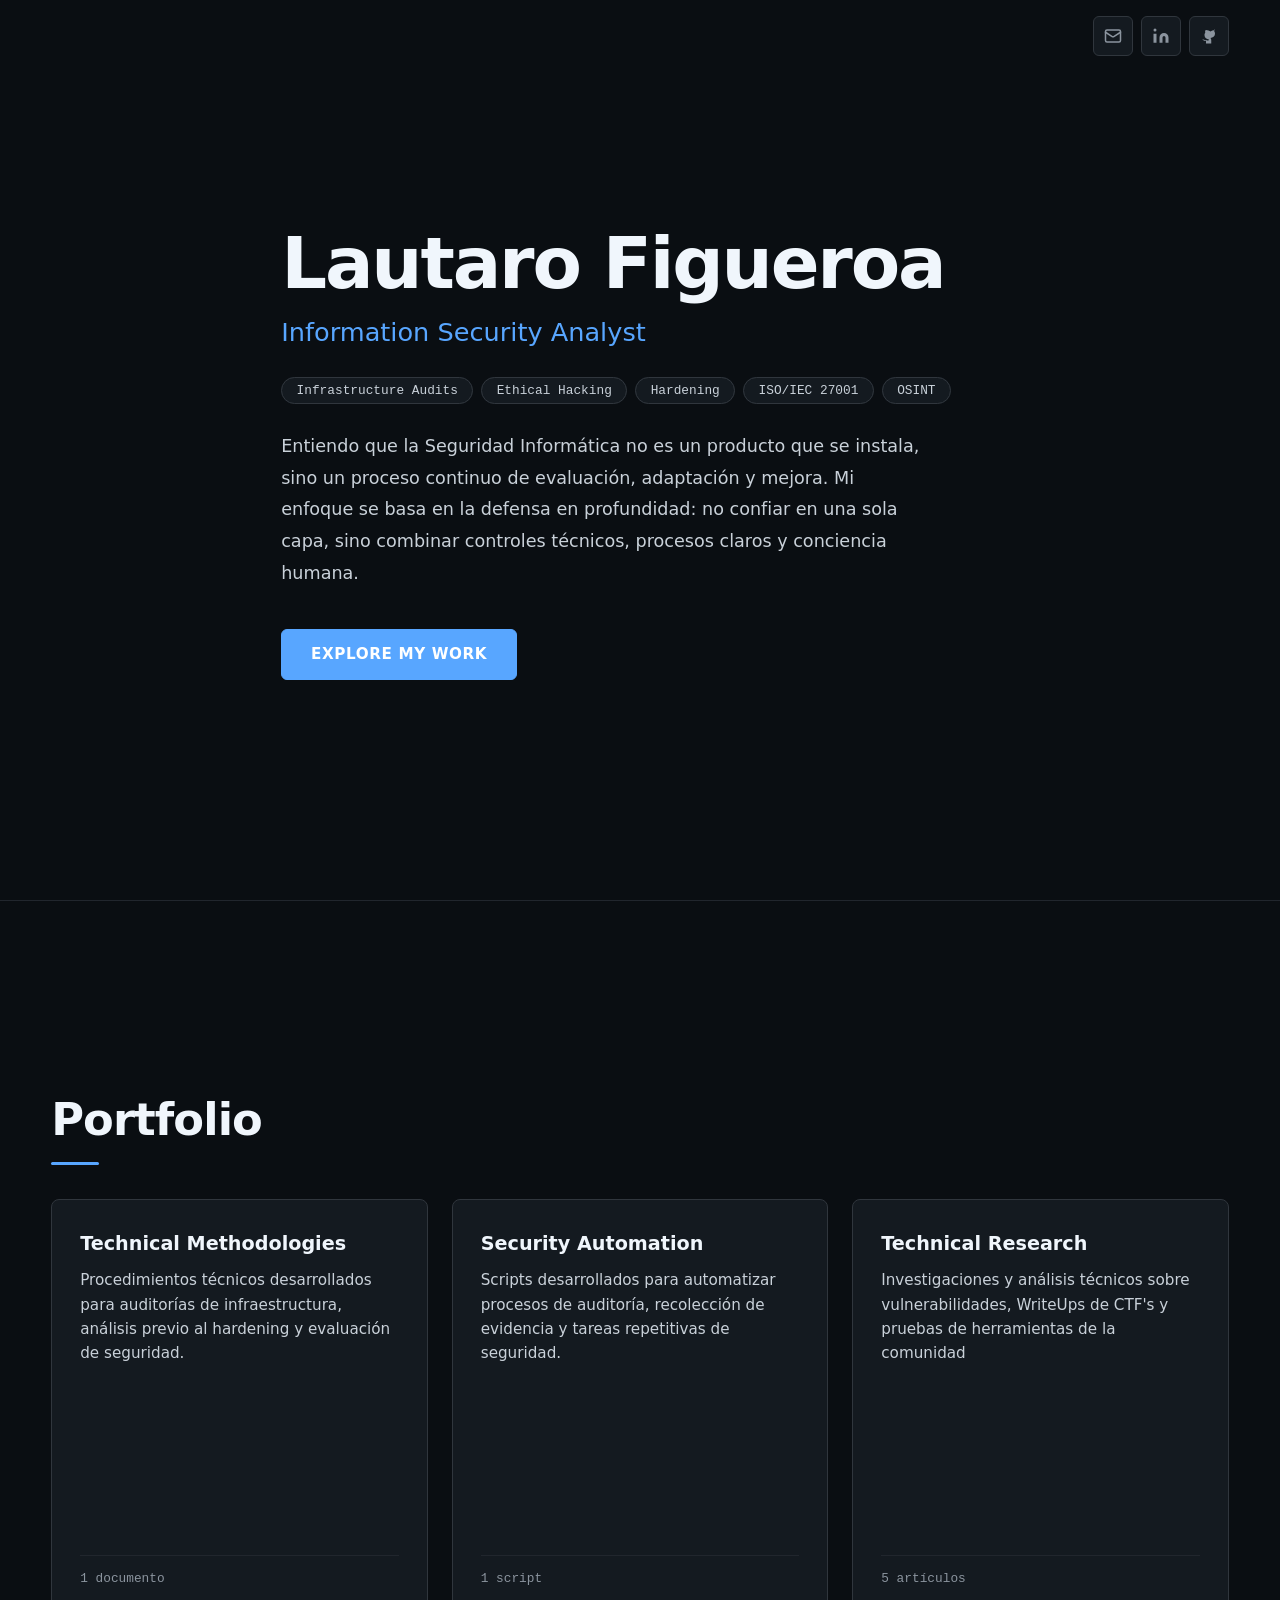
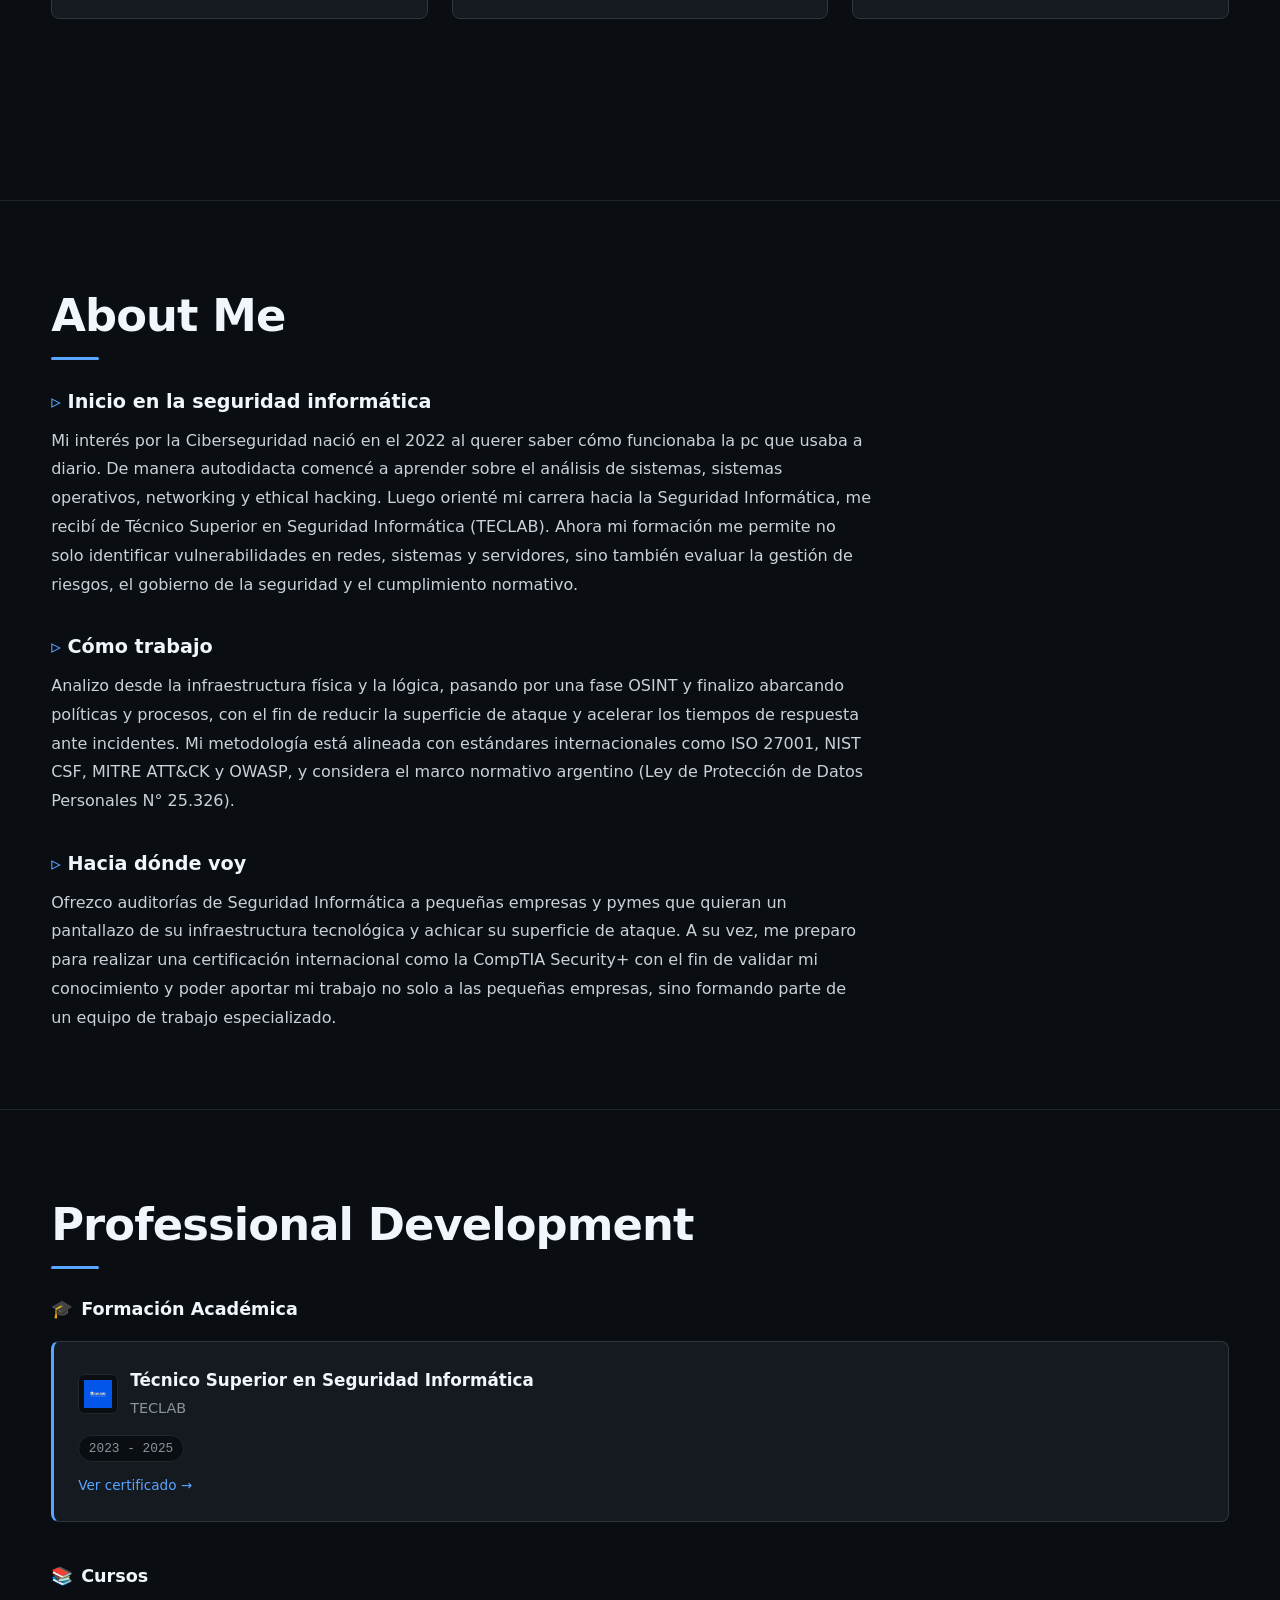
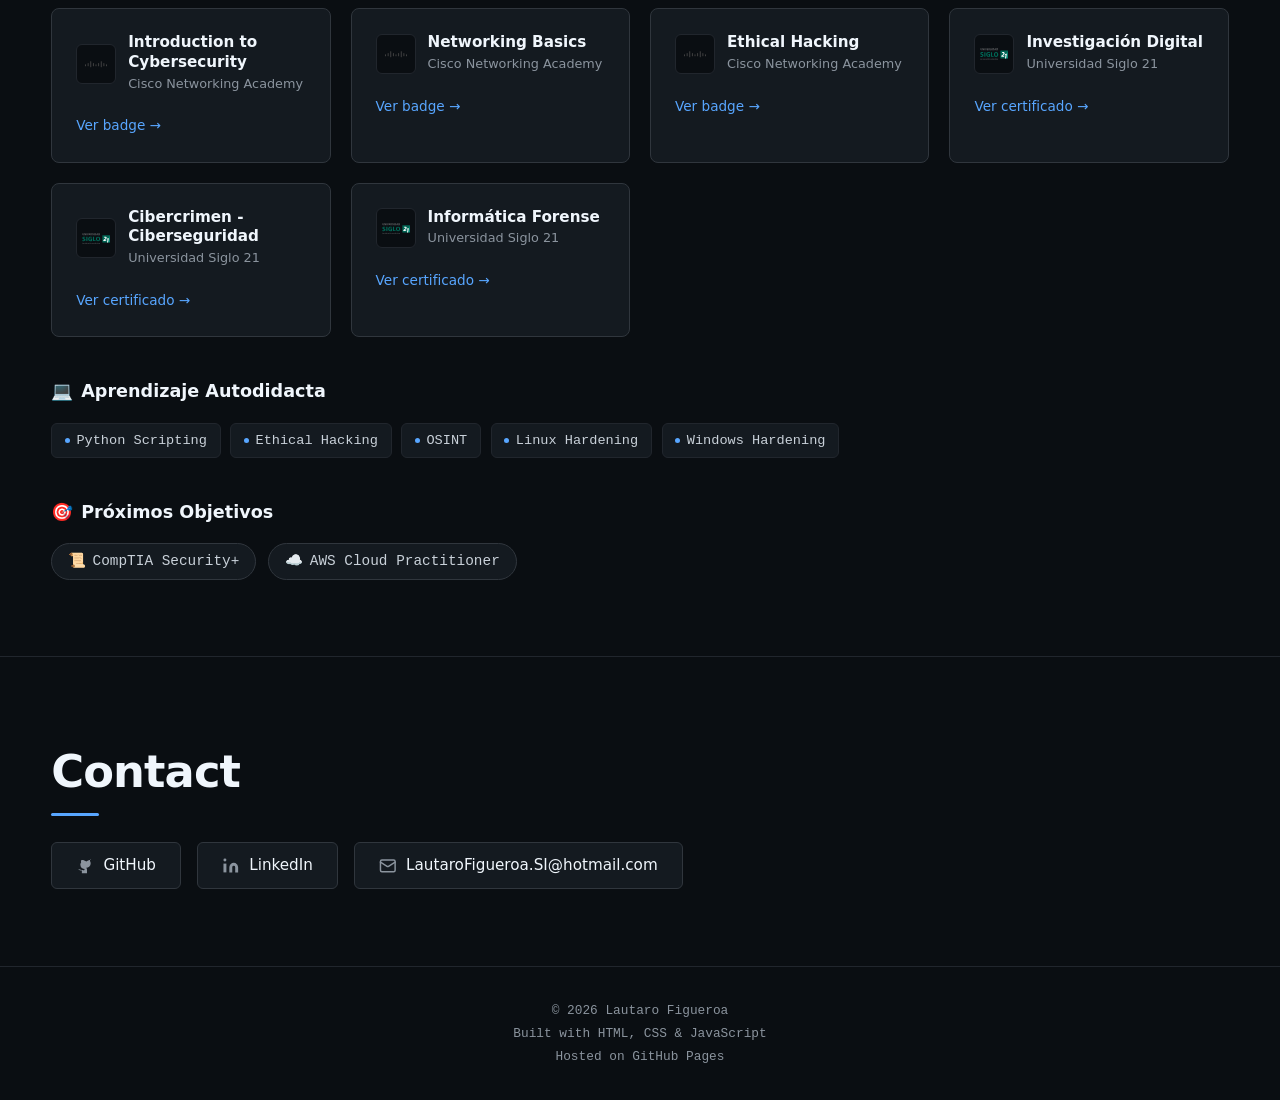
==== index.html @ f73fc5f2 "Add files via upload" ====
<!DOCTYPE html>
<html lang="es">
<head>
  <meta charset="UTF-8">
  <meta name="viewport" content="width=device-width, initial-scale=1.0">
  <meta name="description" content="Technical Portfolio — Information Security Analyst. Evidencia técnica de auditorías, automatización y research en ciberseguridad.">
  <title>Lautaro Figueroa - Information Security Analyst</title>
 <link rel="stylesheet" href="style.css">
</head>
<body>

  <!-- Topbar: contact icons injected by script.js -->
  <header class="topbar" id="topbar" aria-label="Contacto rápido"></header>

  <main>

    <!-- Section 1: Hero -->
    <section id="hero" class="hero" aria-labelledby="hero-name">
      <div class="container hero__content">
        <h1 id="hero-name" class="hero__name">Lautaro Figueroa</h1>
        <p class="hero__role">Information Security Analyst</p>

        <ul class="hero__specialties" aria-label="Especialidades">
          <li><span class="hero__tag">Infrastructure Audits</span></li>
          <li><span class="hero__tag">Ethical Hacking</span></li>
          <li><span class="hero__tag">Hardening</span></li>
          <li><span class="hero__tag">ISO/IEC 27001</span></li>
          <li><span class="hero__tag">OSINT</span></li>
        </ul>

        <p class="hero__description">
            Entiendo que la Seguridad Informática no es un producto que se instala, sino un proceso continuo de evaluación, adaptación y mejora. Mi enfoque se basa en la defensa en profundidad: no confiar en una sola capa, sino combinar controles técnicos, procesos claros y conciencia humana.
        </p>

      <a href="#portfolio" class="hero__cta" id="hero-cta">Explore my work</a>
      </div>
    </section>

    <!-- Section 2: Portfolio (cards injected by script.js) -->
    <section id="portfolio" class="portfolio" aria-labelledby="portfolio-title">
      <div class="container">
        <h2 id="portfolio-title" class="section-title">Portfolio</h2>
      </div>
      <div class="portfolio__grid" id="portfolio-grid" role="list"></div>
    </section>

    <!-- Section 3: About Me -->
    <section id="about" class="about" aria-labelledby="about-title">
      <div class="container">
        <h2 id="about-title" class="section-title">About Me</h2>

        <article class="about__block">
          <h3 class="about__subtitle">Inicio en la seguridad informática</h3>
          <p class="about__text">
            Mi interés por la Ciberseguridad nació en el 2022 al querer saber cómo funcionaba la pc que usaba a diario. De manera autodidacta comencé a aprender sobre el análisis de sistemas, sistemas operativos, networking y ethical hacking. Luego orienté mi carrera hacia la Seguridad Informática, me recibí de Técnico Superior en Seguridad Informática (TECLAB). Ahora mi formación me permite no solo identificar vulnerabilidades en redes, sistemas y servidores, sino también evaluar la gestión de riesgos, el gobierno de la seguridad y el cumplimiento normativo.
          </p>
        </article>

        <article class="about__block">
          <h3 class="about__subtitle">Cómo trabajo</h3>
          <p class="about__text">
            Analizo desde la infraestructura física y la lógica, pasando por una fase OSINT y finalizo abarcando políticas y procesos, con el fin de reducir la superficie de ataque y acelerar los tiempos de respuesta ante incidentes. Mi metodología está alineada con estándares internacionales como ISO 27001, NIST CSF, MITRE ATT&CK y OWASP, y considera el marco normativo argentino (Ley de Protección de Datos Personales N° 25.326).
          </p>
        </article>

        <article class="about__block">
          <h3 class="about__subtitle">Hacia dónde voy</h3>
          <p class="about__text">
            Ofrezco auditorías de Seguridad Informática a pequeñas empresas y pymes que quieran un pantallazo de su infraestructura tecnológica y achicar su superficie de ataque. A su vez, me preparo para realizar una certificación internacional como la CompTIA Security+ con el fin de validar mi conocimiento y poder aportar mi trabajo no solo a las pequeñas empresas, sino formando parte de un equipo de trabajo especializado.
          </p>
        </article>
      </div>
    </section>

  <!-- Section 4: Professional Development -->
<section id="development" class="development" aria-labelledby="dev-title">
  <div class="container">
    <h2 id="dev-title" class="section-title">Professional Development</h2>

    <div class="dev-dashboard">

      <!-- Formación Académica -->
      <div>
        <h3 class="dev-subtitle">
          <span>🎓</span> Formación Académica
        </h3>
        <div class="dev-education">
          <div class="dev-education-item">
            <div class="dev-education-header">
              <div class="dev-education-icon">
                <img src="assets/icons/teclab.svg" alt="TECLAB">
              </div>
              <div class="dev-education-info">
                <h4>Técnico Superior en Seguridad Informática</h4>
                <div class="institution">TECLAB</div>
              </div>
            </div>
            <span class="year">2023 - 2025</span>
            <a href="#" class="dev-cert-link" target="_blank">
              Ver certificado →
            </a>
          </div>
        </div>
      </div>

      <!-- Certificaciones -->
      <div>
        <h3 class="dev-subtitle">
          <span>📚</span> Cursos
        </h3>
        
        <div class="dev-certs-grid">
          <!-- Cisco - Cybersecurity -->
          <div class="dev-cert-card">
            <div class="dev-cert-header">
              <div class="dev-cert-icon">
                <img src="assets/icons/cisco.svg" alt="Cisco">
              </div>
              <div class="dev-cert-info">
                <div class="dev-cert-title">Introduction to Cybersecurity</div>
                <div class="dev-cert-issuer">Cisco Networking Academy</div>
              </div>
            </div>
           
            <a href="https://www.credly.com/badges/e492c167-d7e8-41ce-9f98-e49ecb94a7c5" class="dev-cert-link" target="_blank">
              Ver badge →
            </a>
          </div>

          <!-- Cisco - Networking Basics -->
          <div class="dev-cert-card">
            <div class="dev-cert-header">
              <div class="dev-cert-icon">
                <img src="assets/icons/cisco.svg" alt="Cisco">
              </div>
              <div class="dev-cert-info">
                <div class="dev-cert-title">Networking Basics</div>
                <div class="dev-cert-issuer">Cisco Networking Academy</div>
              </div>
            </div>
            
            <a href="https://www.credly.com/badges/7a01048c-2376-4b4d-8704-2911c214b046" class="dev-cert-link" target="_blank">
              Ver badge →
            </a>
          </div>

          <!-- Cisco - Ethical Hacking -->
          <div class="dev-cert-card">
            <div class="dev-cert-header">
              <div class="dev-cert-icon">
                <img src="assets/icons/cisco.svg" alt="Cisco">
              </div>
              <div class="dev-cert-info">
                <div class="dev-cert-title">Ethical Hacking</div>
                <div class="dev-cert-issuer">Cisco Networking Academy</div>
              </div>
            </div>
            
            <a href="https://www.credly.com/badges/24a36e96-a572-451f-a8d4-1a417fccac1a" class="dev-cert-link" target="_blank">
              Ver badge →
            </a>
          </div>

          <!-- Siglo 21 - Investigación Digital -->
          <div class="dev-cert-card">
            <div class="dev-cert-header">
              <div class="dev-cert-icon">
                <img src="assets/icons/Siglo21.svg" alt="Universidad Siglo 21">
              </div>
              <div class="dev-cert-info">
                <div class="dev-cert-title">Investigación Digital</div>
                <div class="dev-cert-issuer">Universidad Siglo 21</div>
              </div>
            </div>
            
            <a href="#" class="dev-cert-link" target="_blank">
              Ver certificado →
            </a>
          </div>

          <!-- Siglo 21 - Cibercrimen -->
          <div class="dev-cert-card">
            <div class="dev-cert-header">
              <div class="dev-cert-icon">
                <img src="assets/icons/Siglo21.svg" alt="Universidad Siglo 21">
              </div>
              <div class="dev-cert-info">
                <div class="dev-cert-title">Cibercrimen - Ciberseguridad</div>
                <div class="dev-cert-issuer">Universidad Siglo 21</div>
              </div>
            </div>
            
            <a href="#" class="dev-cert-link" target="_blank">
              Ver certificado →
            </a>
          </div>

          <!-- Siglo 21 - Informática Forense -->
          <div class="dev-cert-card">
            <div class="dev-cert-header">
              <div class="dev-cert-icon">
                <img src="assets/icons/Siglo21.svg" alt="Universidad Siglo 21">
              </div>
              <div class="dev-cert-info">
                <div class="dev-cert-title">Informática Forense</div>
                <div class="dev-cert-issuer">Universidad Siglo 21</div>
              </div>
            </div>
            
            <a href="#" class="dev-cert-link" target="_blank">
              Ver certificado →
            </a>
          </div>
        </div>
      </div>

      <!-- Aprendizaje Autodidacta -->
      <div>
        <h3 class="dev-subtitle">
          <span>💻</span> Aprendizaje Autodidacta
        </h3>
        <div class="dev-self-taught">
          <span class="dev-skill-tag"><span class="dot"></span> Python Scripting</span>
          <span class="dev-skill-tag"><span class="dot"></span> Ethical Hacking</span>
          <span class="dev-skill-tag"><span class="dot"></span> OSINT</span>
          <span class="dev-skill-tag"><span class="dot"></span> Linux Hardening</span>
          <span class="dev-skill-tag"><span class="dot"></span> Windows Hardening</span>
        </div>
      </div>

      <!-- Próximos Objetivos -->
      <div>
        <h3 class="dev-subtitle">
          <span>🎯</span> Próximos Objetivos
        </h3>
        <div class="dev-goals">
          <span class="dev-goal-tag"><span class="emoji">📜</span> CompTIA Security+</span>
          <span class="dev-goal-tag"><span class="emoji">☁️</span> AWS Cloud Practitioner</span>
        </div>
      </div>

    </div>
  </div>
</section>

   <!-- Section 5: Contact (links injected by script.js) -->
    <section id="contact" class="contact" aria-labelledby="contact-title">
      <div class="container">
        <h2 id="contact-title" class="section-title">Contact</h2>
        <nav class="contact__links" id="contact-links" aria-label="Canales de contacto"></nav>
      </div>
    </section>

  </main>

  <!-- Section 6: Footer -->
  <footer class="site-footer">
    <p class="site-footer__text">
      &copy; 2026 Lautaro Figueroa<br>
      Built with HTML, CSS &amp; JavaScript<br>
      Hosted on GitHub Pages
    </p>
  </footer>

  <script src="script.js"></script>
</body>
</html>
---- style.css ----
/* ==========================================================================
   Technical Portfolio — Dark Professional UI (Unified)
   Especializado para Information Security Analyst
   ========================================================================== */

/* --- CSS Variables --- */
:root {
  /* Paleta Principal Oscura */
  --bg-page: #0a0e12;
  --bg-surface: #141a20;
  --bg-hover: #1c262f;
  --bg-elevated: #1e2a36;

  /* Textos de Alto Contraste */
  --text-primary: #f0f6fc;
  --text-secondary: #c9d1d9;
  --text-muted: #8b949e;
  
  /* Acento */
  --accent: #58a6ff;
  --accent-hover: #79c0ff;
  --accent-glow: rgba(88, 166, 255, 0.1);
  
  /* Bordes */
  --border: #30363d;
  --border-subtle: #21262d;
  
  /* Radios */
  --radius-sm: 6px;
  --radius-md: 8px;
  --radius-lg: 12px;
  
  /* Fuentes */
  --font-sans: "Inter", -apple-system, "Segoe UI", Roboto, system-ui, sans-serif;
  --font-mono: "JetBrains Mono", "Cascadia Code", Consolas, monospace;
  
  --section-padding: clamp(3rem, 6vw, 6rem);
  --transition: 0.2s ease;
}

/* --- Reset --- */
*, *::before, *::after {
  box-sizing: border-box;
  margin: 0;
  padding: 0;
}

html {
  scroll-behavior: smooth;
}

body {
  font-family: var(--font-sans);
  font-size: 1.0625rem;
  line-height: 1.7;
  color: var(--text-secondary);
  background-color: var(--bg-page);
  -webkit-font-smoothing: antialiased;
}

a {
  color: var(--accent);
  text-decoration: none;
  transition: color var(--transition);
}

a:hover {
  color: var(--accent-hover);
}

ul {
  list-style: none;
}

/* --- Layout --- */
.container {
  width: 100%;
  max-width: 1400px;
  margin-inline: auto;
  padding-inline: clamp(1.5rem, 4vw, 4rem);
}

.section-title {
  font-size: clamp(2rem, 3.5vw, 2.8rem);
  font-weight: 700;
  letter-spacing: -0.02em;
  color: var(--text-primary);
  margin-bottom: 2rem;
  position: relative;
  display: inline-block;
}

.section-title::after {
  content: '';
  position: absolute;
  bottom: -6px;
  left: 0;
  width: 48px;
  height: 3px;
  background: var(--accent);
  border-radius: 3px;
}

/* --- Topbar --- */
.topbar {
  position: fixed;
  top: 0;
  right: 0;
  z-index: 100;
  display: flex;
  gap: 0.5rem;
  padding: 1rem clamp(1.5rem, 4vw, 4rem);
}

.topbar__link {
  display: flex;
  align-items: center;
  justify-content: center;
  width: 2.5rem;
  height: 2.5rem;
  border: 1px solid var(--border);
  border-radius: var(--radius-sm);
  background: var(--bg-surface);
  color: var(--text-muted);
  transition: all var(--transition);
}

.topbar__link:hover {
  border-color: var(--accent);
  background: var(--bg-hover);
  color: var(--accent);
}

.topbar__link svg {
  width: 1.125rem;
  height: 1.125rem;
}

/* ============================================
   1. HERO
   ============================================ */
.hero {
  min-height: 100vh;
  display: flex;
  align-items: center;
  padding-block: 5rem var(--section-padding);
}

.hero__content {
  width: 100%;
  max-width: 820px;
}

.hero__name {
  font-size: clamp(2.8rem, 6vw, 4.5rem);
  font-weight: 700;
  letter-spacing: -0.03em;
  line-height: 1.1;
  color: var(--text-primary);
  margin-bottom: 0.5rem;
}

.hero__role {
  font-size: clamp(1.2rem, 2vw, 1.6rem);
  color: var(--accent);
  font-weight: 500;
  margin-bottom: 1.25rem;
}

.hero__specialties {
  display: flex;
  flex-wrap: wrap;
  gap: 0.5rem;
  margin-bottom: 1.75rem;
}

.hero__tag {
  font-size: 0.8rem;
  font-weight: 500;
  color: var(--text-secondary);
  background: var(--bg-surface);
  border: 1px solid var(--border);
  border-radius: 50px;
  padding: 0.3rem 0.9rem;
  font-family: var(--font-mono);
  transition: all var(--transition);
}

.hero__tag:hover {
  border-color: var(--accent);
  color: var(--text-primary);
}

.hero__description {
  font-size: 1.1rem;
  color: var(--text-secondary);
  line-height: 1.8;
  max-width: 640px;
  margin-bottom: 2.5rem;
}

.hero__cta {
  display: inline-flex;
  align-items: center;
  gap: 0.5rem;
  font-size: 0.95rem;
  font-weight: 600;
  color: #fff;
  background: var(--accent);
  border: 1px solid var(--accent);
  border-radius: var(--radius-sm);
  padding: 0.7rem 1.8rem;
  transition: all var(--transition);
  text-transform: uppercase;
  letter-spacing: 0.04em;
}

.hero__cta:hover {
  background: var(--accent-hover);
  border-color: var(--accent-hover);
  color: #fff;
}

/* ============================================
   2. PORTFOLIO
   ============================================ */
.portfolio {
  min-height: 100vh;
  display: flex;
  flex-direction: column;
  justify-content: center;
  padding-block: var(--section-padding);
  border-top: 1px solid var(--border-subtle);
}

.portfolio .container {
  margin-bottom: 0.5rem;
}

.portfolio__grid {
  display: grid;
  grid-template-columns: repeat(3, 1fr);
  gap: 1.5rem;
  width: 100%;
  padding-inline: clamp(1.5rem, 4vw, 4rem);
}

/* --- Flip Card (estilo sobrio) --- */
.flip-card {
  perspective: 1000px;
  height: clamp(300px, 50vh, 420px);
  cursor: pointer;
}

.flip-card__inner {
  position: relative;
  width: 100%;
  height: 100%;
  transition: transform 0.5s ease;
  transform-style: preserve-3d;
}

.flip-card.is-flipped .flip-card__inner {
  transform: rotateY(180deg);
}

.flip-card__face {
  position: absolute;
  inset: 0;
  backface-visibility: hidden;
  display: flex;
  flex-direction: column;
  background: var(--bg-surface);
  border: 1px solid var(--border);
  border-radius: var(--radius-md);
  padding: 1.75rem;
  transition: all var(--transition);
}

.flip-card:not(.is-flipped):hover .flip-card__face--front {
  border-color: var(--accent);
  background: var(--bg-hover);
}

.flip-card__face--back {
  transform: rotateY(180deg);
}

.flip-card__title {
  font-size: 1.2rem;
  font-weight: 600;
  color: var(--text-primary);
  margin-bottom: 0.5rem;
}

.flip-card__description {
  font-size: 0.95rem;
  color: var(--text-secondary);
  line-height: 1.6;
  flex: 1;
}

.flip-card__footer {
  font-size: 0.8rem;
  color: var(--text-muted);
  font-family: var(--font-mono);
  margin-top: 1rem;
  padding-top: 0.75rem;
  border-top: 1px solid var(--border-subtle);
}

.flip-card__back-header {
  display: flex;
  align-items: center;
  justify-content: space-between;
  margin-bottom: 1rem;
  padding-bottom: 0.5rem;
  border-bottom: 1px solid var(--border-subtle);
}

.flip-card__back-title {
  font-size: 0.95rem;
  font-weight: 600;
  color: var(--text-primary);
}

.flip-card__back-btn {
  font-size: 0.75rem;
  color: var(--text-muted);
  padding: 0.2rem 0.6rem;
  border: 1px solid var(--border);
  border-radius: var(--radius-sm);
  background: transparent;
  transition: all var(--transition);
}

.flip-card__back-btn:hover {
  border-color: var(--accent);
  color: var(--accent);
}

.flip-card__items {
  flex: 1;
  overflow-y: auto;
  display: flex;
  flex-direction: column;
  gap: 0.5rem;
}

.flip-card__items::-webkit-scrollbar {
  width: 3px;
}

.flip-card__items::-webkit-scrollbar-thumb {
  background: var(--border);
  border-radius: 10px;
}

.flip-card__item {
  display: block;
  padding: 0.6rem 0.8rem;
  background: var(--bg-page);
  border-left: 2px solid var(--accent);
  border-radius: var(--radius-sm);
  transition: all var(--transition);
}

.flip-card__item:hover {
  background: var(--bg-hover);
  transform: translateX(4px);
}

.flip-card__item-label {
  font-size: 0.85rem;
  font-weight: 500;
  color: var(--accent);
}

.flip-card__item-meta {
  font-size: 0.75rem;
  color: var(--text-muted);
  margin-top: 0.15rem;
}

.flip-card__item-lang {
  display: inline-block;
  font-family: var(--font-mono);
  font-size: 0.7rem;
  color: var(--text-secondary);
  background: var(--bg-page);
  border: 1px solid var(--border-subtle);
  border-radius: 4px;
  padding: 0.05rem 0.4rem;
  margin-top: 0.25rem;
}

/* ============================================
   3. ABOUT
   ============================================ */
.about {
  padding-block: var(--section-padding);
  border-top: 1px solid var(--border-subtle);
}

.about__block {
  margin-bottom: 2rem;
  max-width: 820px;
}

.about__block:last-child {
  margin-bottom: 0;
}

.about__subtitle {
  font-size: 1.2rem;
  font-weight: 600;
  color: var(--text-primary);
  margin-bottom: 0.5rem;
}

.about__subtitle::before {
  content: '▹ ';
  color: var(--accent);
}

.about__text {
  color: var(--text-secondary);
  line-height: 1.8;
  font-size: 1rem;
}


/* ============================================
   PROFESSIONAL DEVELOPMENT (Estilo unificado)
   ============================================ */
.development {
  padding-block: var(--section-padding);
  border-top: 1px solid var(--border-subtle);
}

.dev-dashboard {
  display: flex;
  flex-direction: column;
  gap: 2.5rem;
}

/* --- Subtítulos --- */
.dev-subtitle {
  font-size: 1.1rem;
  font-weight: 600;
  color: var(--text-primary);
  margin-bottom: 1rem;
  display: flex;
  align-items: center;
  gap: 0.5rem;
}

/* --- Formación Académica --- */
.dev-education {
  display: grid;
  grid-template-columns: repeat(auto-fit, minmax(280px, 1fr));
  gap: 1.25rem;
}

.dev-education-item {
  background: var(--bg-surface);
  border: 1px solid var(--border);
  border-radius: var(--radius-md);
  padding: 1.5rem;
  border-left: 3px solid var(--accent);
  transition: all var(--transition);
  display: flex;
  flex-direction: column;
}

.dev-education-item:hover {
  border-color: var(--accent);
  background: var(--bg-hover);
}

.dev-education-header {
  display: flex;
  align-items: center;
  gap: 0.75rem;
  margin-bottom: 0.5rem;
}

.dev-education-icon {
  width: 40px;
  height: 40px;
  flex-shrink: 0;
  border-radius: var(--radius-sm);
  background: var(--bg-page);
  display: flex;
  align-items: center;
  justify-content: center;
  border: 1px solid var(--border-subtle);
}

.dev-education-icon img {
  width: 28px;
  height: 28px;
  object-fit: contain;
  display: block;
}

.dev-education-info {
  flex: 1;
  min-width: 0;
}

.dev-education-item h4 {
  font-size: 1.05rem;
  font-weight: 600;
  color: var(--text-primary);
  margin-bottom: 0.1rem;
}

.dev-education-item .institution {
  font-size: 0.9rem;
  color: var(--text-muted);
}

.dev-education-item .year {
  display: inline-block;
  font-size: 0.8rem;
  font-family: var(--font-mono);
  color: var(--text-muted);
  background: var(--bg-page);
  padding: 0.1rem 0.6rem;
  border-radius: 50px;
  border: 1px solid var(--border-subtle);
  margin-top: 0.4rem;
  width: fit-content;
}

.dev-education-item .dev-cert-link {
  margin-top: 0.75rem;
  align-self: flex-start;
}

/* --- Certificaciones --- */
.dev-certs-grid {
  display: grid;
  grid-template-columns: repeat(auto-fill, minmax(260px, 1fr));
  gap: 1.25rem;
}

.dev-cert-card {
  background: var(--bg-surface);
  border: 1px solid var(--border);
  border-radius: var(--radius-md);
  padding: 1.5rem;
  transition: all var(--transition);
  display: flex;
  flex-direction: column;
}

.dev-cert-card:hover {
  border-color: var(--accent);
  background: var(--bg-hover);
}

.dev-cert-header {
  display: flex;
  align-items: center;
  gap: 0.75rem;
  margin-bottom: 0.75rem;
}

.dev-cert-icon {
  width: 40px;
  height: 40px;
  flex-shrink: 0;
  border-radius: var(--radius-sm);
  background: var(--bg-page);
  display: flex;
  align-items: center;
  justify-content: center;
  border: 1px solid var(--border-subtle);
}

.dev-cert-icon img {
  width: 28px;
  height: 28px;
  object-fit: contain;
  display: block;
}

.dev-cert-icon .emoji-only {
  font-size: 1.3rem;
  line-height: 1;
}

.dev-cert-info {
  flex: 1;
  min-width: 0;
}

.dev-cert-title {
  font-size: 0.95rem;
  font-weight: 600;
  color: var(--text-primary);
  line-height: 1.3;
}

.dev-cert-issuer {
  font-size: 0.8rem;
  color: var(--text-muted);
}

.dev-cert-meta {
  display: flex;
  flex-wrap: wrap;
  gap: 0.5rem;
  margin-top: 0.5rem;
  padding-top: 0.5rem;
  border-top: 1px solid var(--border-subtle);
}

.dev-cert-badge {
  display: inline-flex;
  align-items: center;
  gap: 0.3rem;
  font-size: 0.7rem;
  font-weight: 600;
  padding: 0.15rem 0.6rem;
  border-radius: 50px;
  background: var(--bg-page);
  border: 1px solid var(--border-subtle);
  color: var(--text-muted);
  font-family: var(--font-mono);
}

.dev-cert-badge.status-completed {
  border-color: #2ea043;
  color: #2ea043;
}

.dev-cert-link {
  display: inline-flex;
  align-items: center;
  gap: 0.4rem;
  font-size: 0.85rem;
  font-weight: 500;
  color: var(--accent);
  transition: all var(--transition);
  margin-top: 0.5rem;
  align-self: flex-start;
}

.dev-cert-link:hover {
  color: var(--accent-hover);
  gap: 0.6rem;
}

/* --- Aprendizaje Autodidacta --- */
.dev-self-taught {
  display: flex;
  flex-wrap: wrap;
  gap: 0.6rem;
}

.dev-skill-tag {
  display: inline-flex;
  align-items: center;
  gap: 0.4rem;
  font-size: 0.85rem;
  font-weight: 500;
  color: var(--text-secondary);
  background: var(--bg-surface);
  border: 1px solid var(--border-subtle);
  border-radius: var(--radius-sm);
  padding: 0.3rem 0.8rem;
  font-family: var(--font-mono);
  transition: all var(--transition);
}

.dev-skill-tag:hover {
  border-color: var(--accent);
  color: var(--text-primary);
}

.dev-skill-tag .dot {
  width: 5px;
  height: 5px;
  border-radius: 50%;
  background: var(--accent);
  display: inline-block;
  flex-shrink: 0;
}

/* --- Próximos Objetivos --- */
.dev-goals {
  display: flex;
  flex-wrap: wrap;
  gap: 0.75rem;
}

.dev-goal-tag {
  display: inline-flex;
  align-items: center;
  gap: 0.4rem;
  font-size: 0.9rem;
  color: var(--text-secondary);
  background: var(--bg-surface);
  border: 1px solid var(--border);
  border-radius: 50px;
  padding: 0.3rem 1rem;
  font-family: var(--font-mono);
  transition: all var(--transition);
}

.dev-goal-tag:hover {
  border-color: var(--accent);
  color: var(--text-primary);
}

.dev-goal-tag .emoji {
  font-size: 0.9rem;
}

/* --- Objetivos --- */
.dev-goals {
  display: flex;
  flex-wrap: wrap;
  gap: 0.75rem;
}

.dev-goal-tag {
  display: inline-flex;
  align-items: center;
  gap: 0.4rem;
  font-size: 0.9rem;
  color: var(--text-secondary);
  background: var(--bg-surface);
  border: 1px solid var(--border);
  border-radius: 50px;
  padding: 0.3rem 1rem;
  font-family: var(--font-mono);
  transition: all var(--transition);
}

.dev-goal-tag:hover {
  border-color: var(--accent);
  color: var(--text-primary);
}

.dev-goal-tag .emoji {
  font-size: 0.9rem;
}

/* ============================================
   5. CONTACT
   ============================================ */
.contact {
  padding-block: var(--section-padding);
  border-top: 1px solid var(--border-subtle);
}

.contact__links {
  display: flex;
  flex-wrap: wrap;
  gap: 1rem;
}

.contact__link {
  display: inline-flex;
  align-items: center;
  gap: 0.6rem;
  font-size: 0.95rem;
  font-weight: 500;
  color: var(--text-primary);
  background: var(--bg-surface);
  border: 1px solid var(--border);
  border-radius: var(--radius-sm);
  padding: 0.6rem 1.5rem;
  transition: all var(--transition);
}

.contact__link:hover {
  border-color: var(--accent);
  background: var(--bg-hover);
  color: var(--accent);
}

.contact__link svg {
  width: 1.1rem;
  height: 1.1rem;
  color: var(--text-muted);
  flex-shrink: 0;
}

.contact__link:hover svg {
  color: var(--accent);
}

/* ============================================
   6. FOOTER
   ============================================ */
.site-footer {
  padding-block: 2rem;
  border-top: 1px solid var(--border-subtle);
  text-align: center;
}

.site-footer__text {
  font-size: 0.8rem;
  color: var(--text-muted);
  line-height: 1.8;
  font-family: var(--font-mono);
}

/* --- Accesibilidad --- */
:focus-visible {
  outline: 2px solid var(--accent);
  outline-offset: 2px;
}

::selection {
  background: var(--accent);
  color: var(--bg-page);
}

/* ============================================
   RESPONSIVE
   ============================================ */
@media (max-width: 1024px) {
  .portfolio__grid {
    grid-template-columns: repeat(2, 1fr);
    gap: 1.25rem;
  }
  
  .flip-card {
    height: 320px;
  }
}

@media (max-width: 768px) {
  .container {
    padding-inline: 1.25rem;
  }
  
  .topbar {
    padding: 0.75rem 1.25rem;
  }
  
  .topbar__link {
    width: 2.25rem;
    height: 2.25rem;
  }
  
  .hero {
    min-height: auto;
    padding: 5rem 0 2rem 0;
  }
  
  .hero__content {
    text-align: center;
  }
  
  .hero__specialties {
    justify-content: center;
  }
  
  .hero__description {
    max-width: 100%;
    margin-inline: auto;
  }
  
  .hero__cta {
    margin-inline: auto;
  }
  
  .portfolio__grid {
    grid-template-columns: 1fr;
    max-width: 480px;
    margin-inline: auto;
    padding-inline: 0;
  }
  
  .flip-card {
    height: 280px;
  }
  
  .dev-education {
    grid-template-columns: 1fr;
  }
  
  .dev-certs-grid {
    grid-template-columns: 1fr;
  }
  
  .contact__links {
    flex-direction: column;
  }
  
  .contact__link {
    width: 100%;
    justify-content: center;
  }
  
  .section-title {
    text-align: center;
    display: block;
  }
  
  .section-title::after {
    left: 50%;
    transform: translateX(-50%);
  }
}

@media (max-width: 480px) {
  .topbar {
    padding: 0.5rem 0.75rem;
    gap: 0.3rem;
  }
  
  .topbar__link {
    width: 2rem;
    height: 2rem;
  }
  
  .topbar__link svg {
    width: 1rem;
    height: 1rem;
  }
  
  .hero__specialties {
    gap: 0.35rem;
  }
  
  .hero__tag {
    font-size: 0.7rem;
    padding: 0.2rem 0.6rem;
  }
}
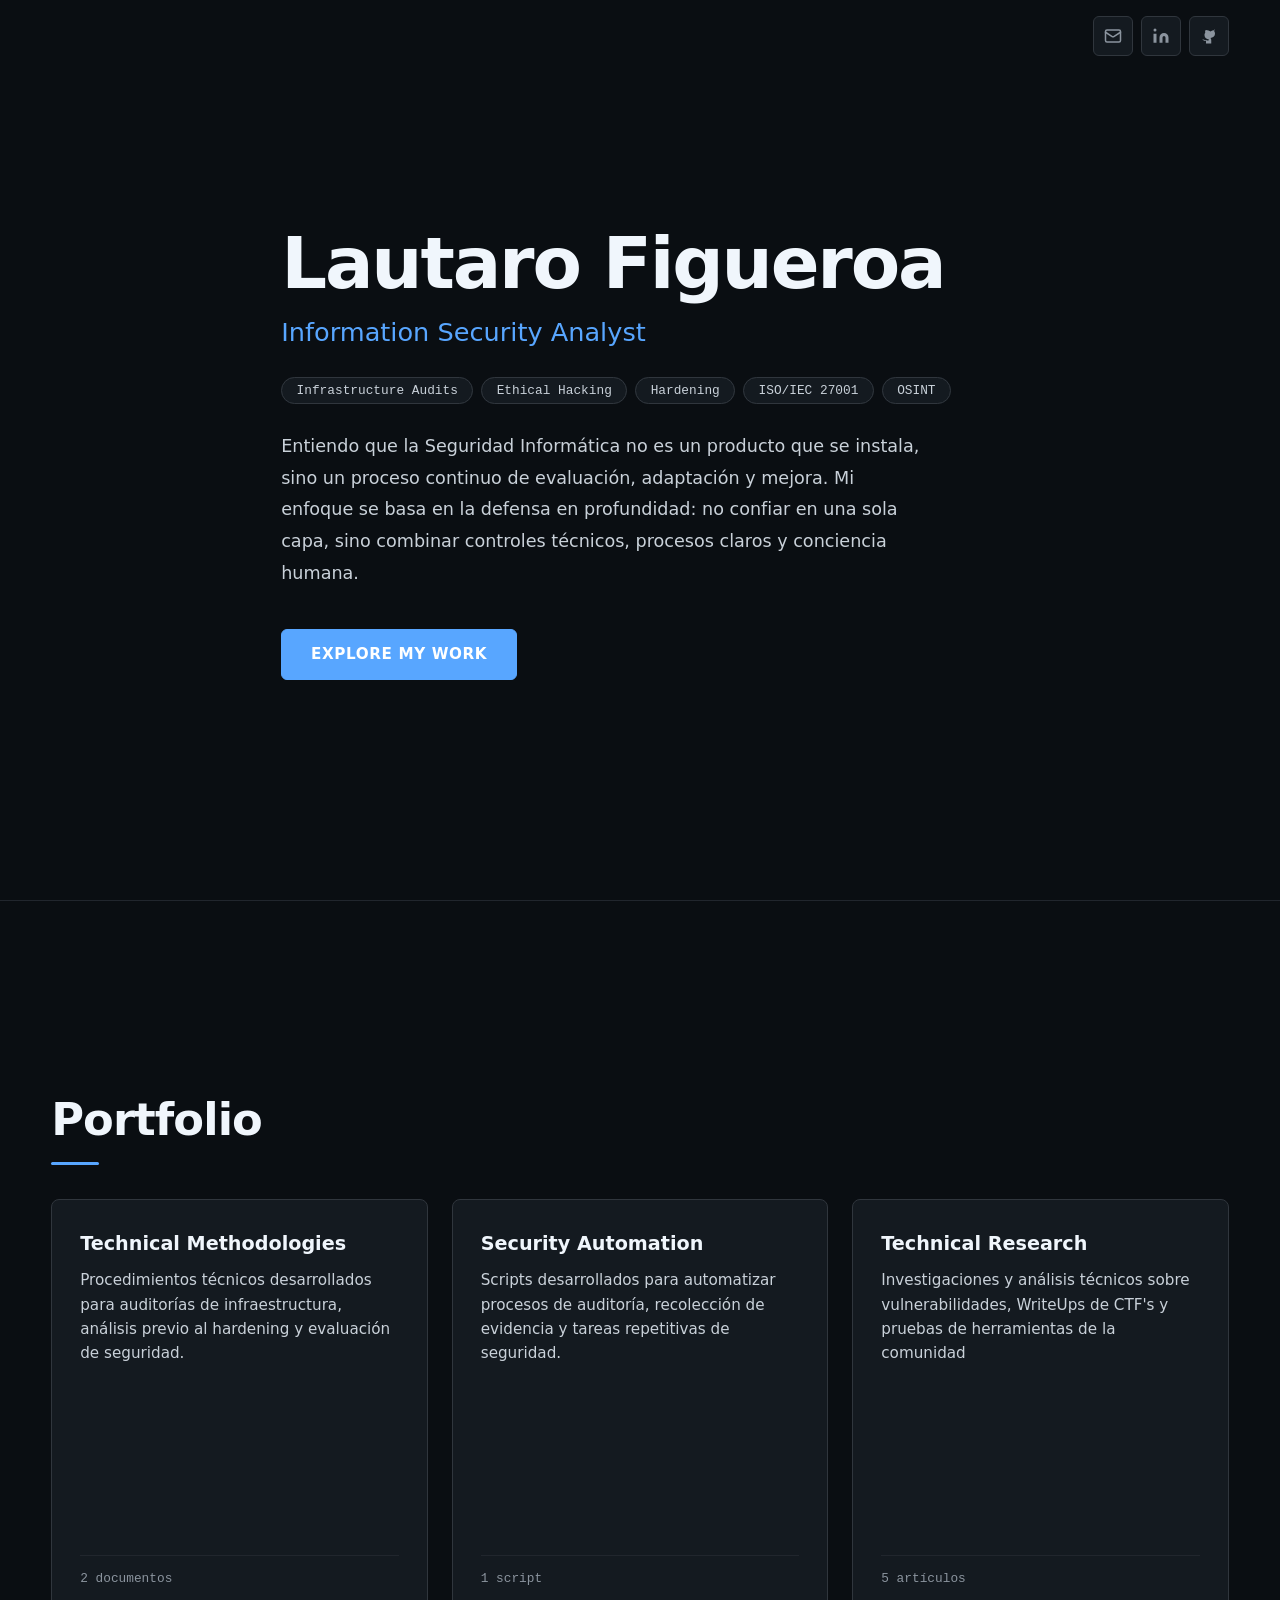
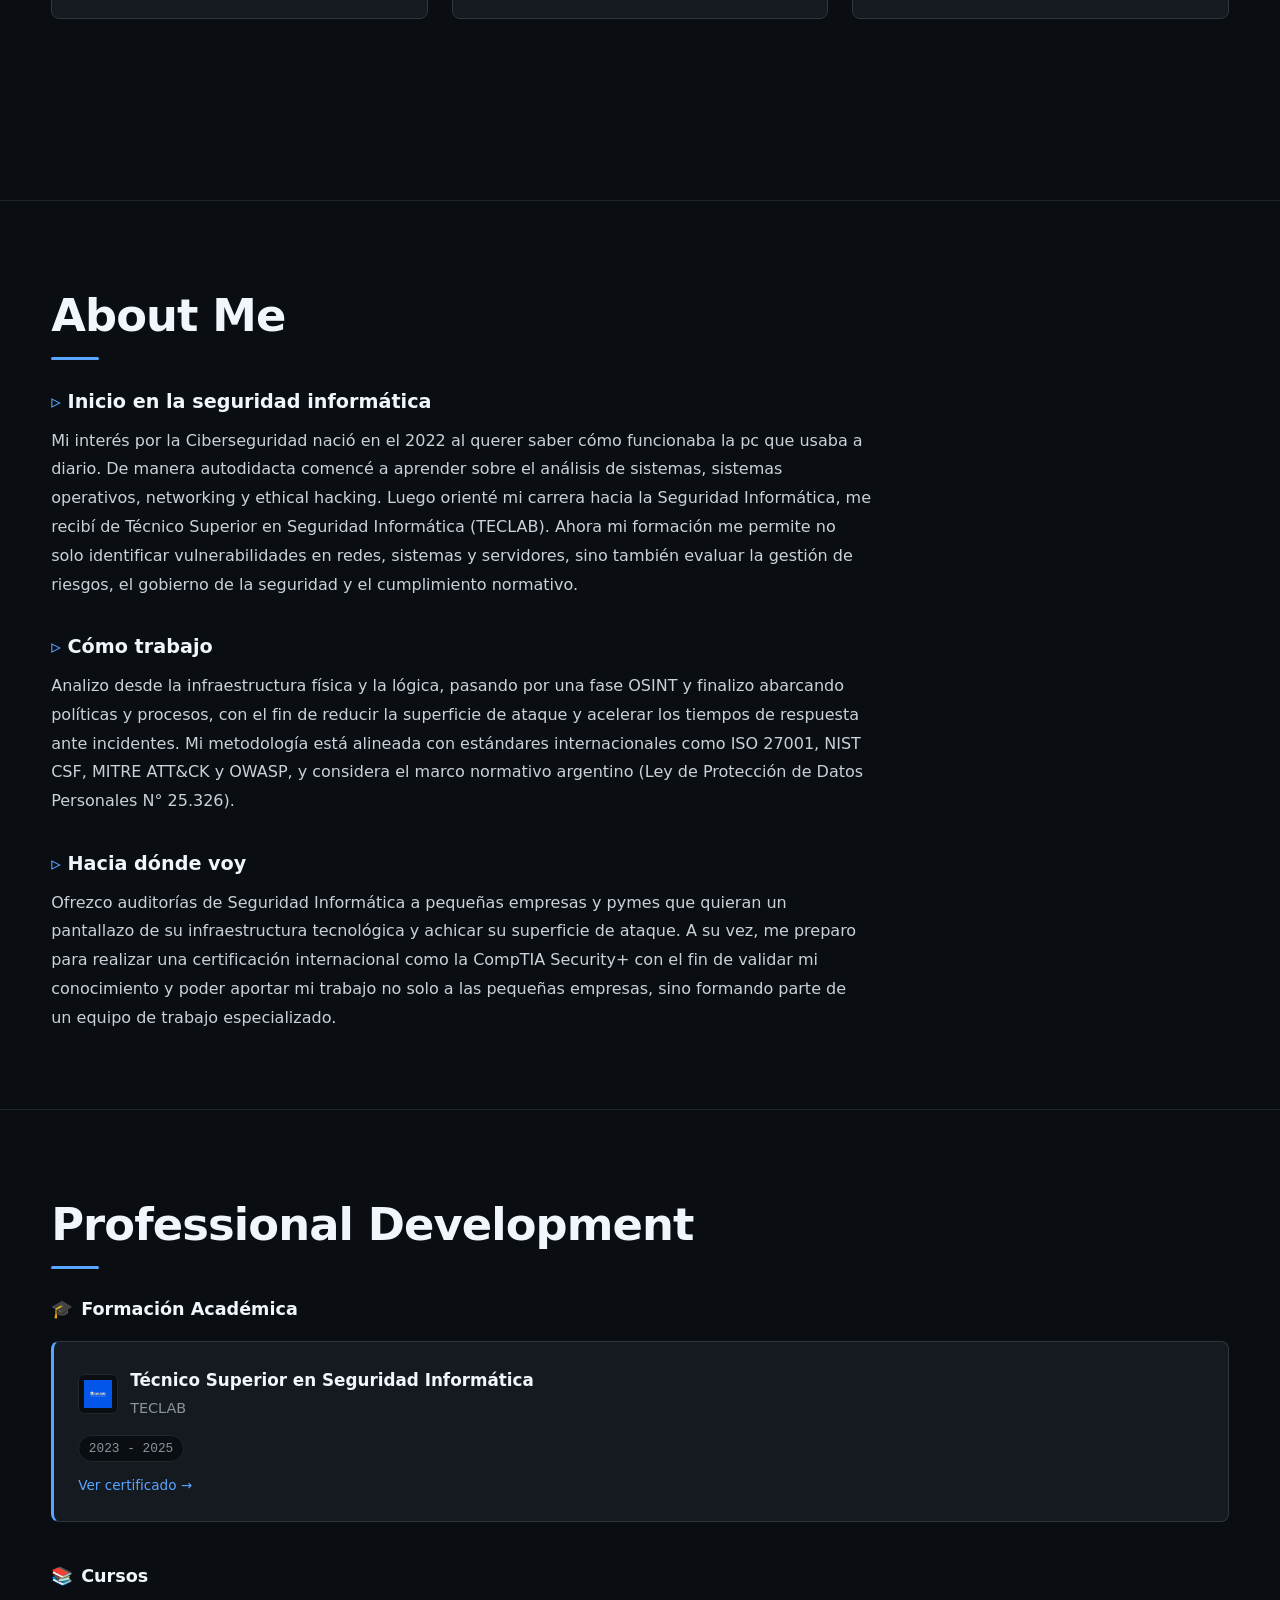
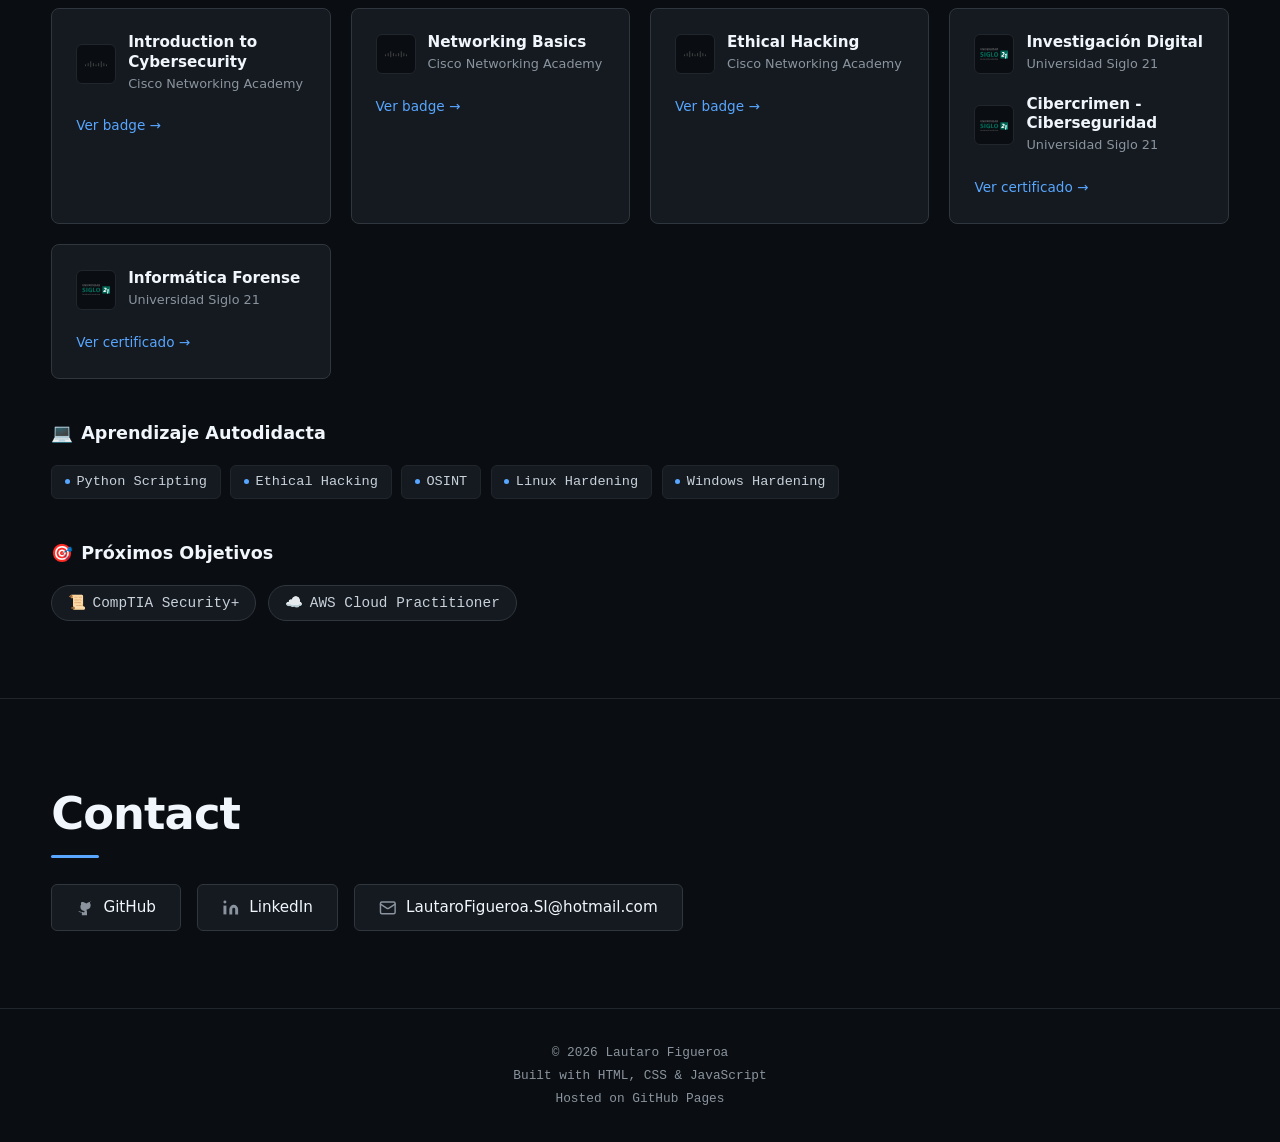
==== commit 7db53f40: "Update index.html Agrego certificaciones univ siglo 21 y Teclab" ====
--- a/index.html
+++ b/index.html
@@ -96,7 +96,7 @@
               </div>
             </div>
             <span class="year">2023 - 2025</span>
-            <a href="#" class="dev-cert-link" target="_blank">
+            <a href="https://drive.google.com/file/d/1Ca9jFxLj145KYHAKrJVdmQg_FnZIL4TJ/preview" class="dev-cert-link" target="_blank" rel="noopener noreferrer">
               Ver certificado →
             </a>
           </div>
@@ -173,7 +173,7 @@
               </div>
             </div>
             
-            <a href="#" class="dev-cert-link" target="_blank">
+            <a href="https://drive.google.com/file/d/1NjLdKCqDdevgzOxsKSq_HGY78-pCVTT5/preview" class="dev-cert-link" target="_blank" rel="noopener noreferrer>
               Ver certificado →
             </a>
           </div>
@@ -190,7 +190,7 @@
               </div>
             </div>
             
-            <a href="#" class="dev-cert-link" target="_blank">
+            <a href="https://drive.google.com/file/d/133eQsT__caI5zuJwaSzYOkemqGVbZyVa/preview" class="dev-cert-link" target="_blank" rel="noopener noreferrer">
               Ver certificado →
             </a>
           </div>
@@ -207,7 +207,7 @@
               </div>
             </div>
             
-            <a href="#" class="dev-cert-link" target="_blank">
+            <a href="https://drive.google.com/file/d/1898EdgcWZihPth6PzzLftFhQsrnVxqVz/preview" class="dev-cert-link" target="_blank" rel="noopener noreferrer">
               Ver certificado →
             </a>
           </div>
@@ -264,4 +264,4 @@
 
   <script src="script.js"></script>
 </body>
-</html>+</html>
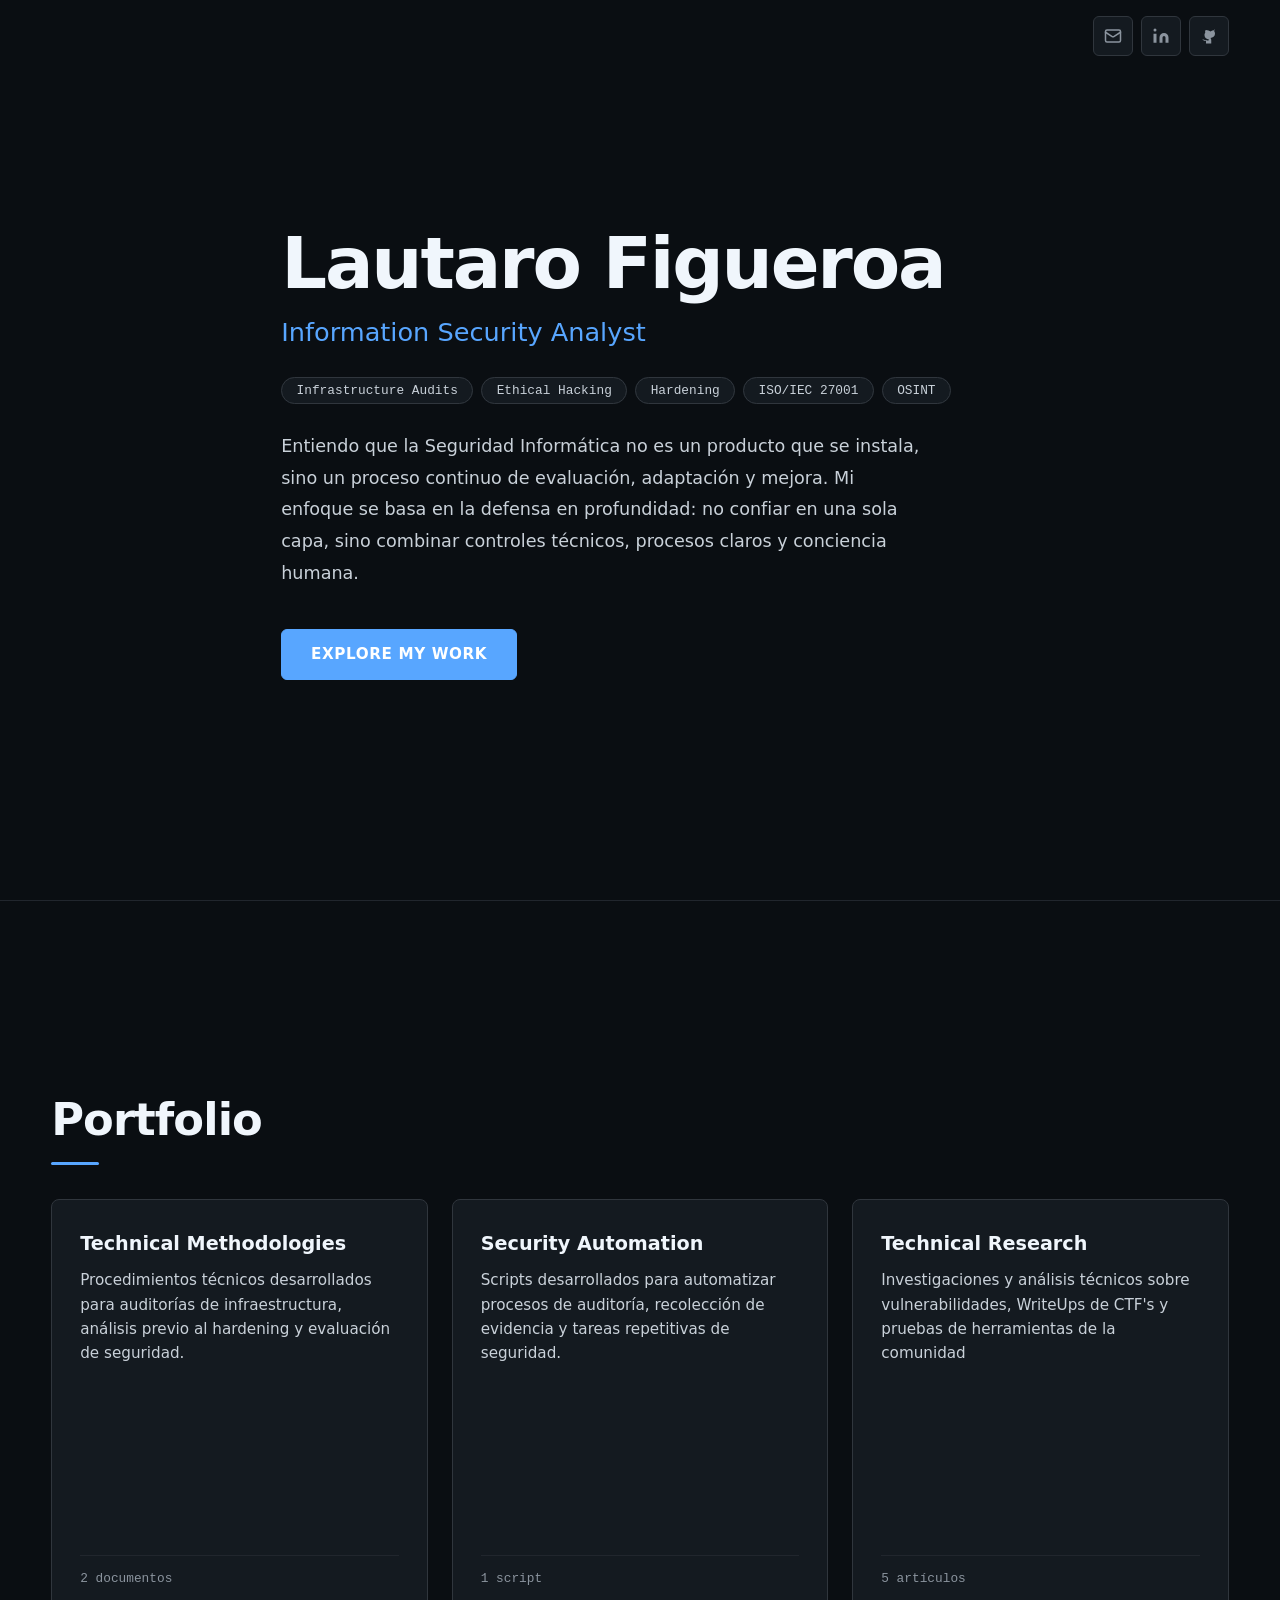
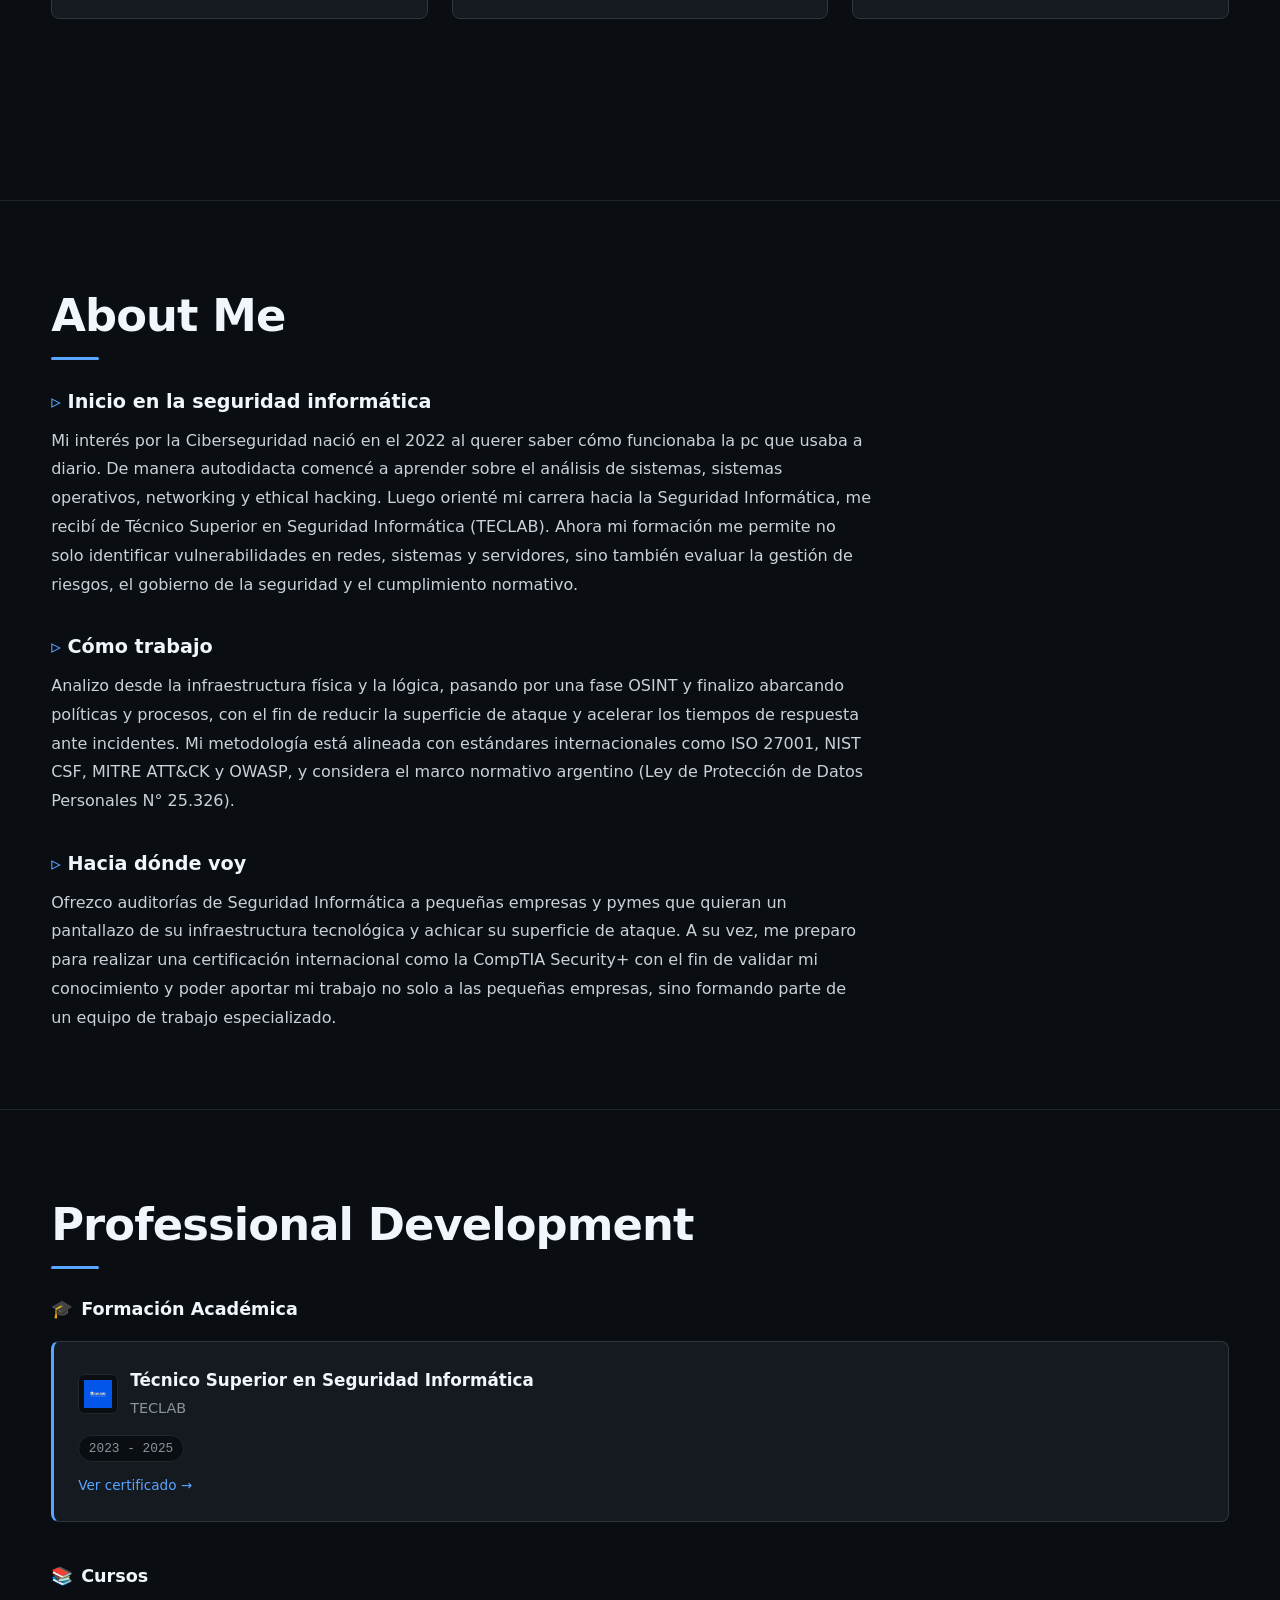
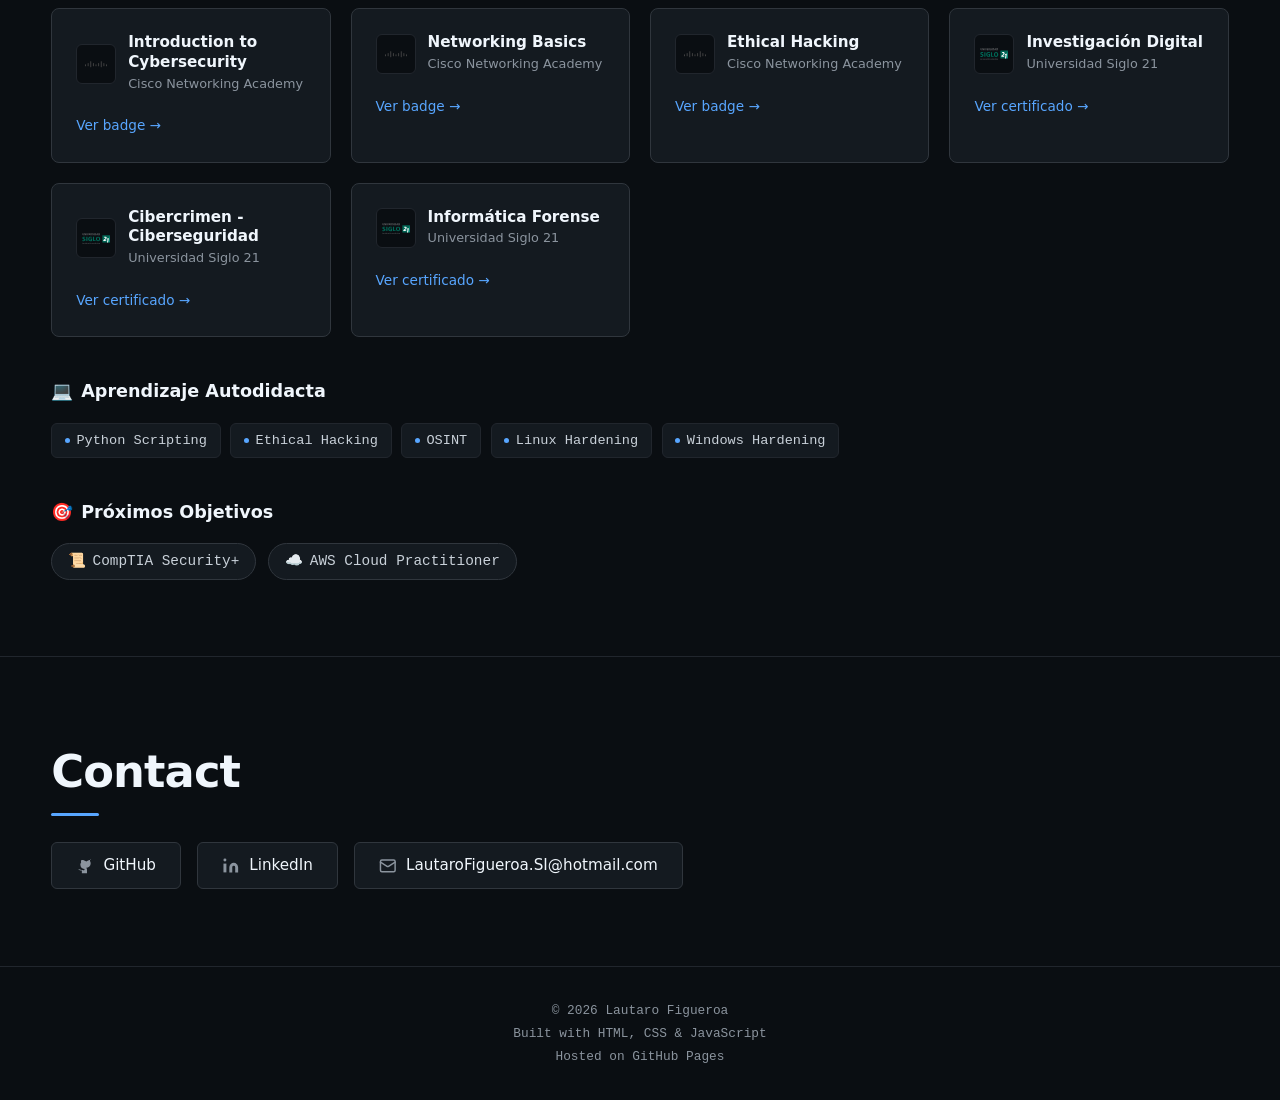
==== commit 0a7b1784: "Update index.html" ====
--- a/index.html
+++ b/index.html
@@ -173,7 +173,7 @@
               </div>
             </div>
             
-            <a href="https://drive.google.com/file/d/1NjLdKCqDdevgzOxsKSq_HGY78-pCVTT5/preview" class="dev-cert-link" target="_blank" rel="noopener noreferrer>
+            <a href="https://drive.google.com/file/d/1NjLdKCqDdevgzOxsKSq_HGY78-pCVTT5/preview" class="dev-cert-link" target="_blank" rel="noopener noreferrer">
               Ver certificado →
             </a>
           </div>
